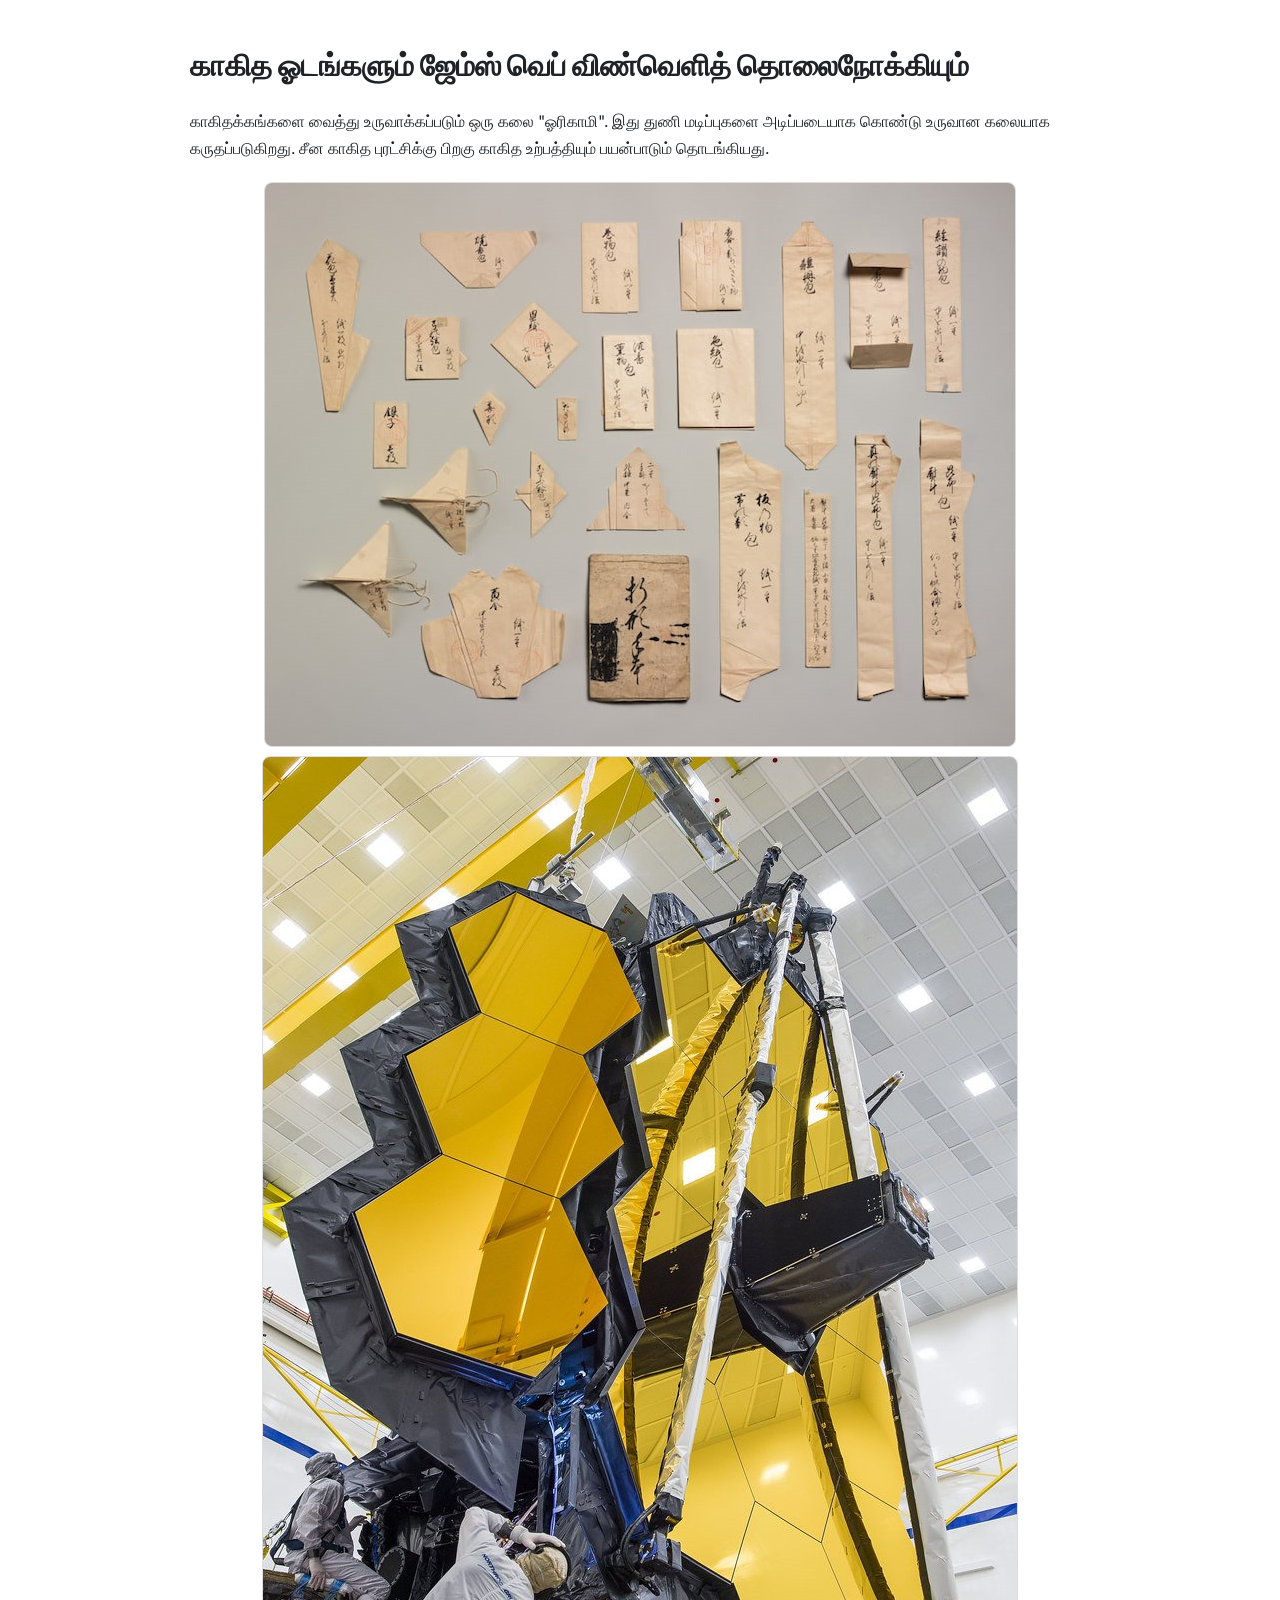
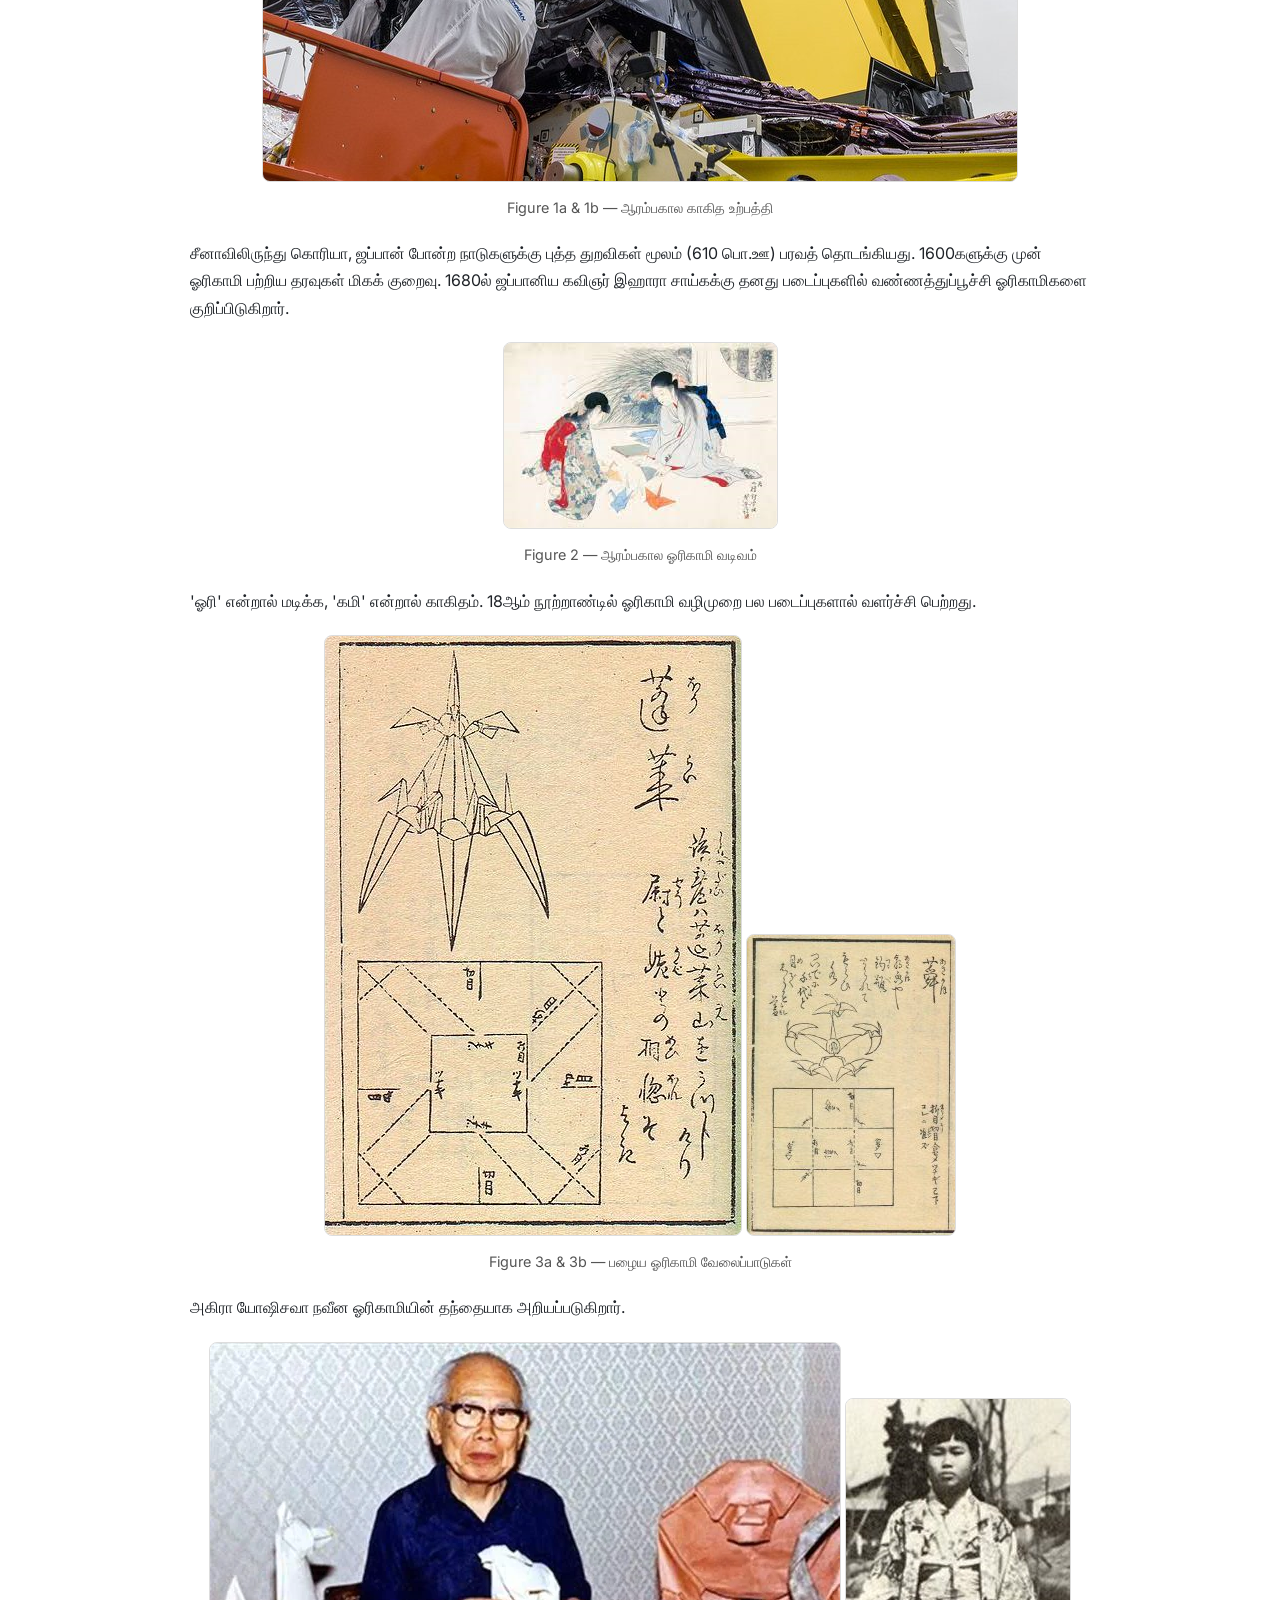
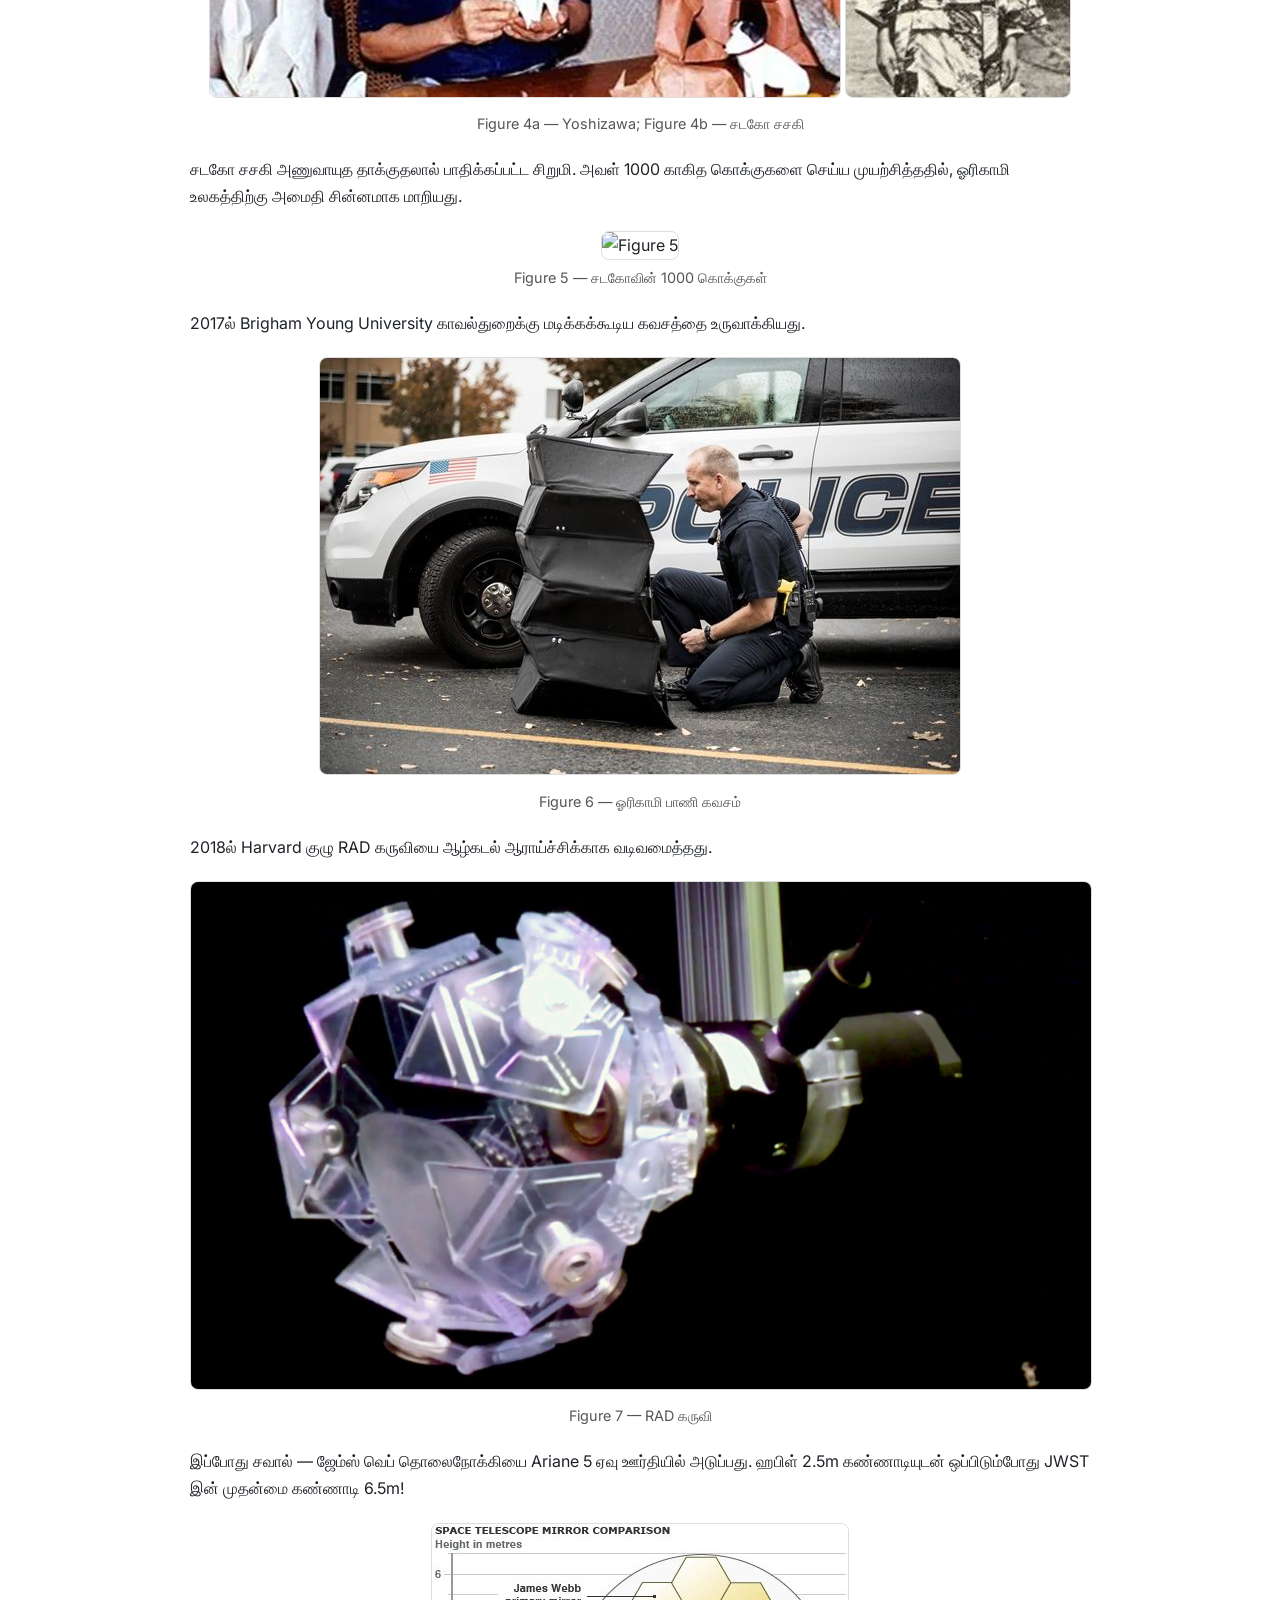
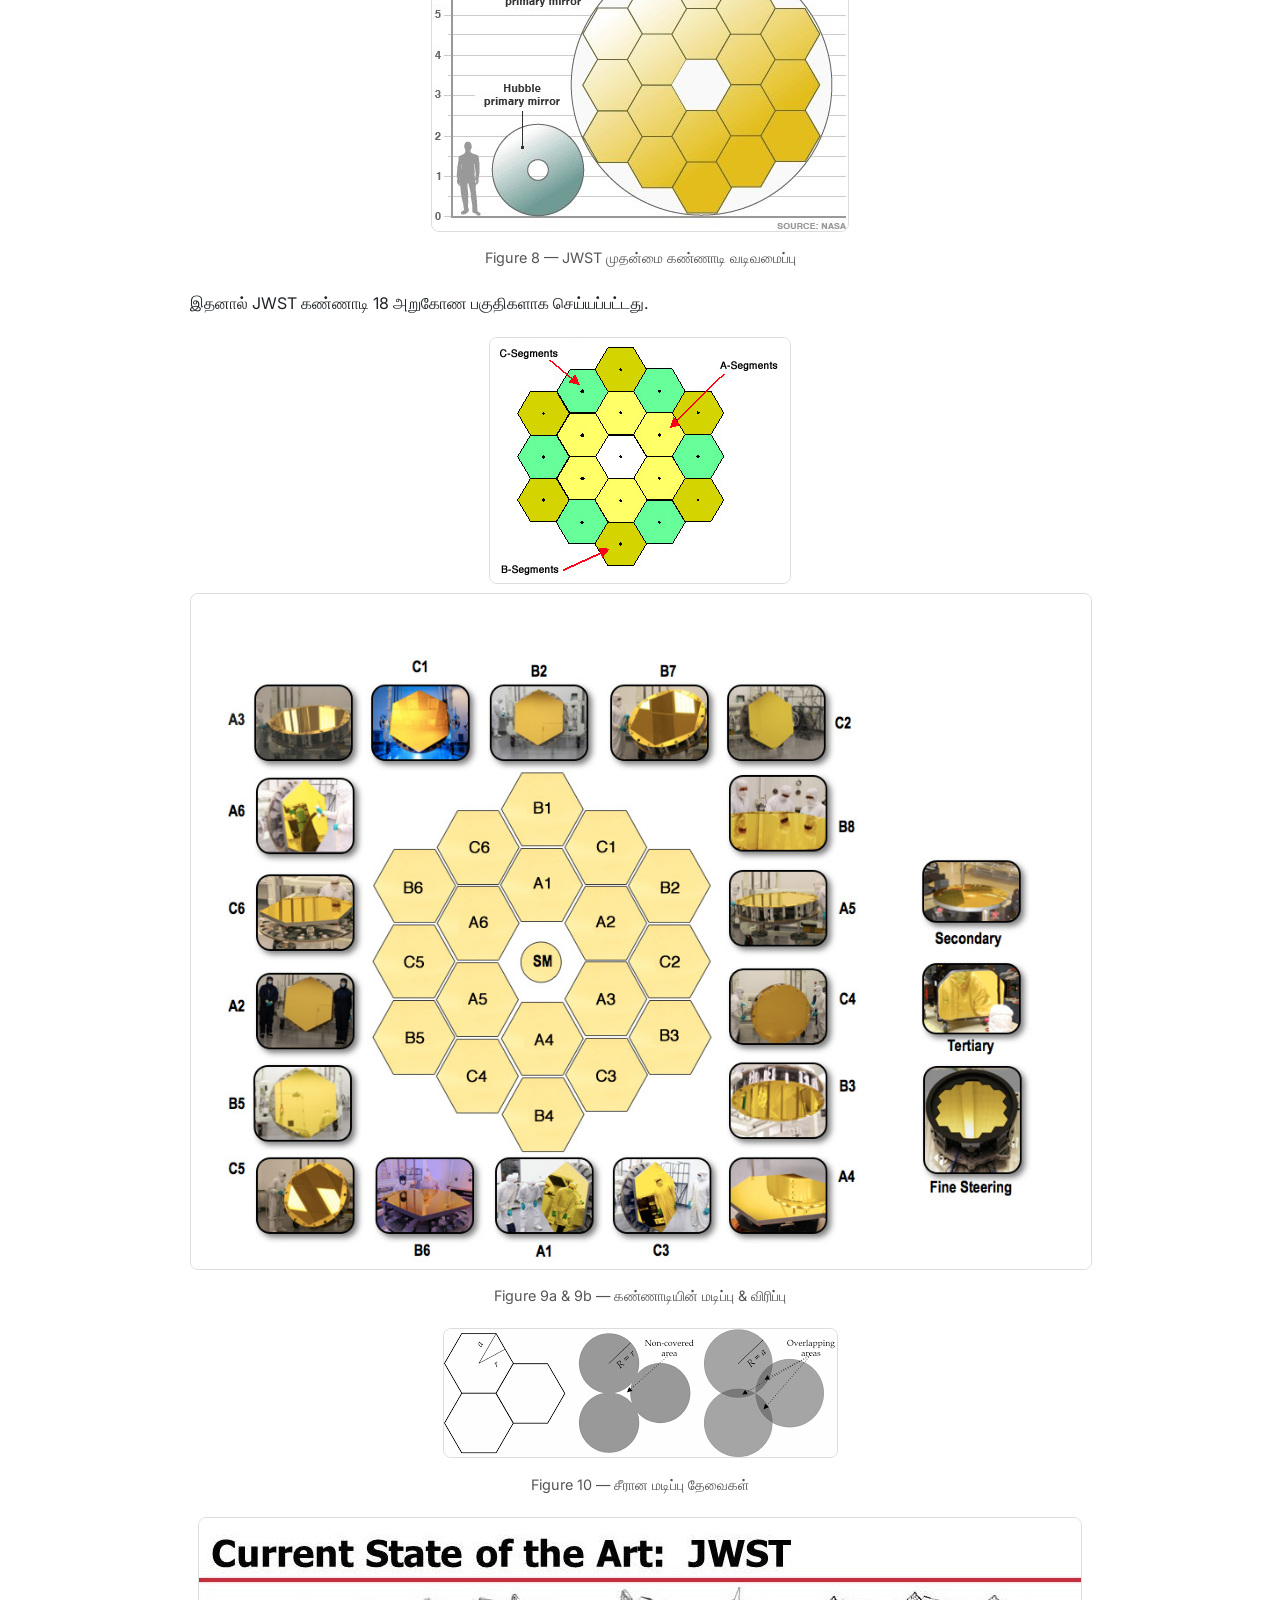
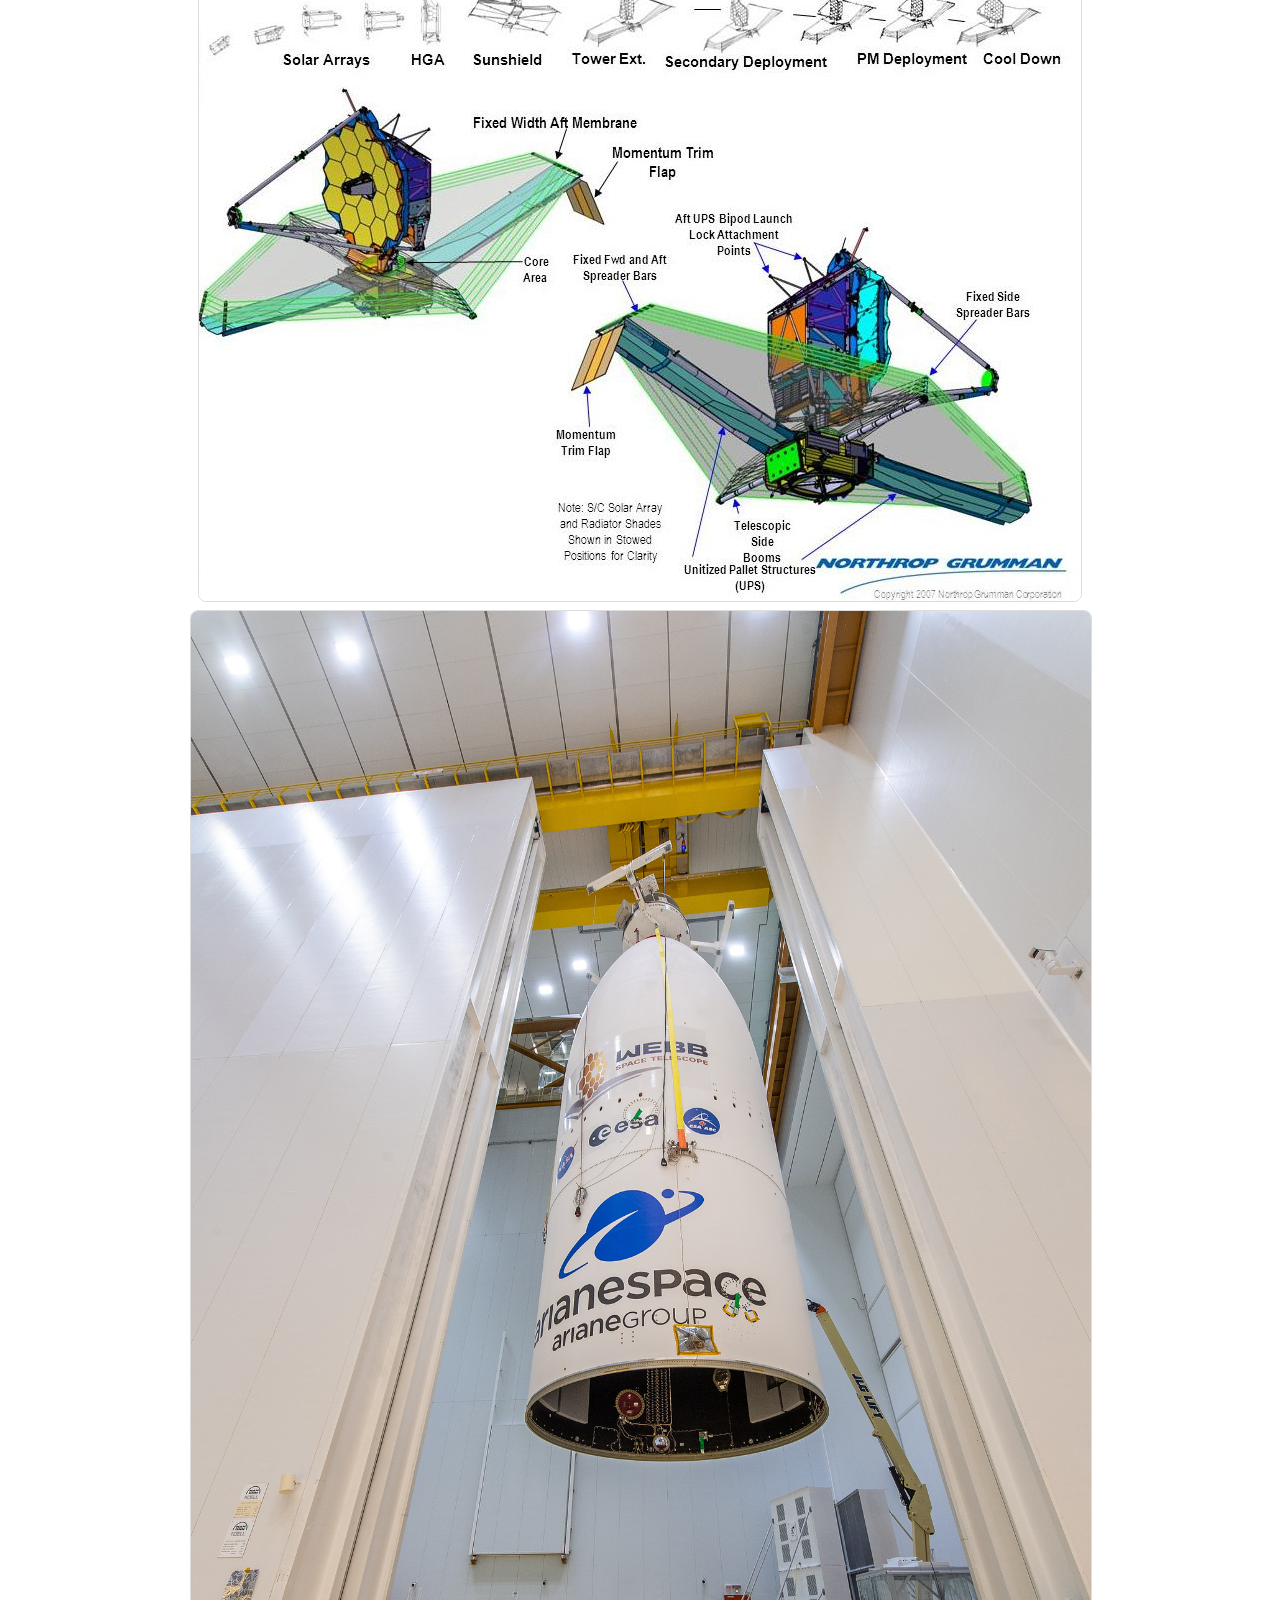
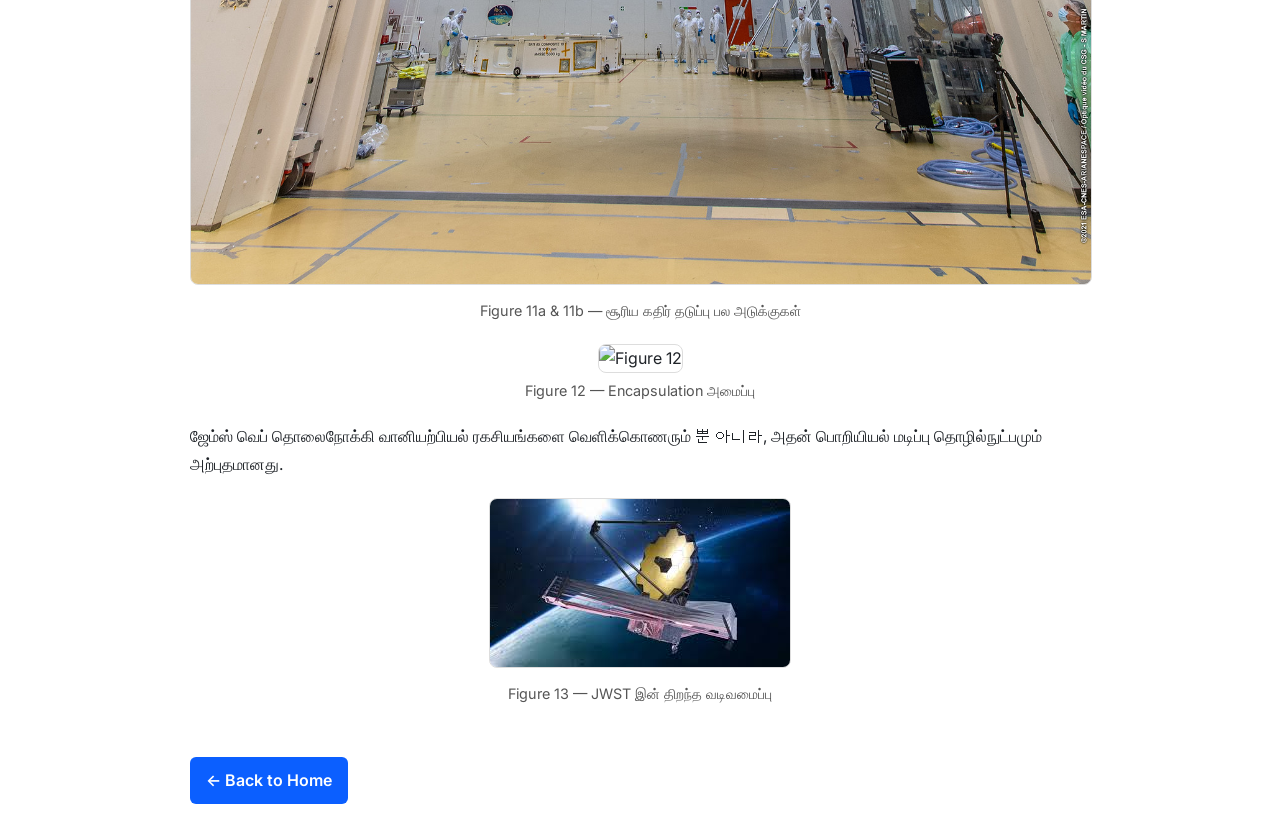
==== origami-jwst-tamil.html @ d4d38bc2 "Create origami-jwst-tamil.html Added JWST_Origami_ tamil" ====
<!doctype html>
<html lang="ta">
<head>
  <meta charset="utf-8">
  <title>காகித ஓடங்களும் ஜேம்ஸ் வெப் விண்வெளித் தொலைநோக்கியும்</title>
  <meta name="viewport" content="width=device-width, initial-scale=1">
  <link rel="stylesheet"
        href="https://fonts.googleapis.com/css2?family=Inter:wght@400;600;800&display=swap">

  <style>
    body {
      font-family: Inter, sans-serif;
      margin: 0;
      padding: 0;
      line-height: 1.7;
      color: #1f2328;
      background: #ffffff;
    }
    .wrap {
      max-width: 900px;
      margin: 0 auto;
      padding: 20px;
    }
    h1 {
      font-size: 1.9rem;
      margin-bottom: 1rem;
      font-weight: 800;
    }
    figure {
      margin: 20px 0;
      text-align: center;
    }
    figure img {
      max-width: 100%;
      border-radius: 8px;
      border: 1px solid #ddd;
    }
    figcaption {
      font-size: 0.9rem;
      color: #555;
      margin-top: 6px;
    }
    .back {
      display: inline-block;
      margin-top: 30px;
      padding: 10px 16px;
      background: #0b5fff;
      color: #fff;
      border-radius: 6px;
      text-decoration: none;
      font-weight: 600;
    }
  </style>
</head>

<body>
  <div class="wrap">

    <h1>காகித ஓடங்களும் ஜேம்ஸ் வெப் விண்வெளித் தொலைநோக்கியும்</h1>

    <p>
      காகிதக்கங்களை வைத்து உருவாக்கப்படும் ஒரு கலை "ஓரிகாமி". இது துணி மடிப்புகளை அடிப்படையாக கொண்டு உருவான கலையாக கருதப்படுகிறது. சீன காகித புரட்சிக்கு பிறகு காகித உற்பத்தியும் பயன்பாடும் தொடங்கியது.
    </p>

    <figure>
      <img src="figures/Figure%201%20a.png" alt="Figure 1a">
      <img src="figures/Figure%201%20b.png" alt="Figure 1b">
      <figcaption>Figure 1a & 1b — ஆரம்பகால காகித உற்பத்தி</figcaption>
    </figure>

    <p>
      சீனாவிலிருந்து கொரியா, ஜப்பான் போன்ற நாடுகளுக்கு புத்த துறவிகள் மூலம் (610 பொ.ஊ) பரவத் தொடங்கியது. 1600களுக்கு முன் ஓரிகாமி பற்றிய தரவுகள் மிகக் குறைவு. 1680ல் ஜப்பானிய கவிஞர் இஹாரா சாய்கக்கு தனது படைப்புகளில் வண்ணத்துப்பூச்சி ஓரிகாமிகளை குறிப்பிடுகிறார்.
    </p>

    <figure>
      <img src="figures/Figure%202.png" alt="Figure 2">
      <figcaption>Figure 2 — ஆரம்பகால ஓரிகாமி வடிவம்</figcaption>
    </figure>

    <p>
      'ஓரி' என்றால் மடிக்க, 'கமி' என்றால் காகிதம். 18ஆம் நூற்றாண்டில் ஓரிகாமி வழிமுறை பல படைப்புகளால் வளர்ச்சி பெற்றது.
    </p>

    <figure>
      <img src="figures/Figure%203%20a.png" alt="Figure 3a">
      <img src="figures/Figure%203%20b.png" alt="Figure 3b">
      <figcaption>Figure 3a & 3b — பழைய ஓரிகாமி வேலைப்பாடுகள்</figcaption>
    </figure>

    <p>
      அகிரா யோஷிசவா நவீன ஓரிகாமியின் தந்தையாக அறியப்படுகிறார்.
    </p>

    <figure>
      <img src="figures/Figure%204%20a.png" alt="Figure 4a">
      <img src="figures/Figure%204%20b.png" alt="Figure 4b">
      <figcaption>Figure 4a — Yoshizawa; Figure 4b — சடகோ சசகி</figcaption>
    </figure>

    <p>
      சடகோ சசகி அணுவாயுத தாக்குதலால் பாதிக்கப்பட்ட சிறுமி. அவள் 1000 காகித கொக்குகளை செய்ய முயற்சித்ததில், ஓரிகாமி உலகத்திற்கு அமைதி சின்னமாக மாறியது.
    </p>

    <figure>
      <img src="figures/Figure%205.png" alt="Figure 5">
      <figcaption>Figure 5 — சடகோவின் 1000 கொக்குகள்</figcaption>
    </figure>

    <p>
      2017ல் Brigham Young University காவல்துறைக்கு மடிக்கக்கூடிய கவசத்தை உருவாக்கியது.
    </p>

    <figure>
      <img src="figures/Figure%206.png" alt="Figure 6">
      <figcaption>Figure 6 — ஓரிகாமி பாணி கவசம்</figcaption>
    </figure>

    <p>
      2018ல் Harvard குழு RAD கருவியை ஆழ்கடல் ஆராய்ச்சிக்காக வடிவமைத்தது.
    </p>

    <figure>
      <img src="figures/Figure%207.png" alt="Figure 7">
      <figcaption>Figure 7 — RAD கருவி</figcaption>
    </figure>

    <p>
      இப்போது சவால் — ஜேம்ஸ் வெப் தொலைநோக்கியை Ariane 5 ஏவு ஊர்தியில் அடுப்பது. ஹபிள் 2.5m கண்ணாடியுடன் ஒப்பிடும்போது JWST இன் முதன்மை கண்ணாடி 6.5m!
    </p>

    <figure>
      <img src="figures/Figure%208.png" alt="Figure 8">
      <figcaption>Figure 8 — JWST முதன்மை கண்ணாடி வடிவமைப்பு</figcaption>
    </figure>

    <p>
      இதனால் JWST கண்ணாடி 18 அறுகோண பகுதிகளாக செய்யப்பட்டது.
    </p>

    <figure>
      <img src="figures/Figure%209%20a.png" alt="Figure 9a">
      <img src="figures/Figure%209%20b.png" alt="Figure 9b">
      <figcaption>Figure 9a & 9b — கண்ணாடியின் மடிப்பு & விரிப்பு</figcaption>
    </figure>

    <figure>
      <img src="figures/Figure%2010.png" alt="Figure 10">
      <figcaption>Figure 10 — சீரான மடிப்பு தேவைகள்</figcaption>
    </figure>

    <figure>
      <img src="figures/Figure%2011%20a.png" alt="Figure 11a">
      <img src="figures/Figure%2011%20b.png" alt="Figure 11b">
      <figcaption>Figure 11a & 11b — சூரிய கதிர் தடுப்பு பல அடுக்குகள்</figcaption>
    </figure>

    <figure>
      <img src="figures/Figure%2012.png" alt="Figure 12">
      <figcaption>Figure 12 — Encapsulation அமைப்பு</figcaption>
    </figure>

    <p>
      ஜேம்ஸ் வெப் தொலைநோக்கி வானியற்பியல் ரகசியங்களை வெளிக்கொணரும் 뿐 아니라, அதன் பொறியியல் மடிப்பு தொழில்நுட்பமும் அற்புதமானது.
    </p>

    <figure>
      <img src="figures/Figure%2013.png" alt="Figure 13">
      <figcaption>Figure 13 — JWST இன் திறந்த வடிவமைப்பு</figcaption>
    </figure>

    <a class="back" href="index.html">← Back to Home</a>

  </div>
</body>
</html>
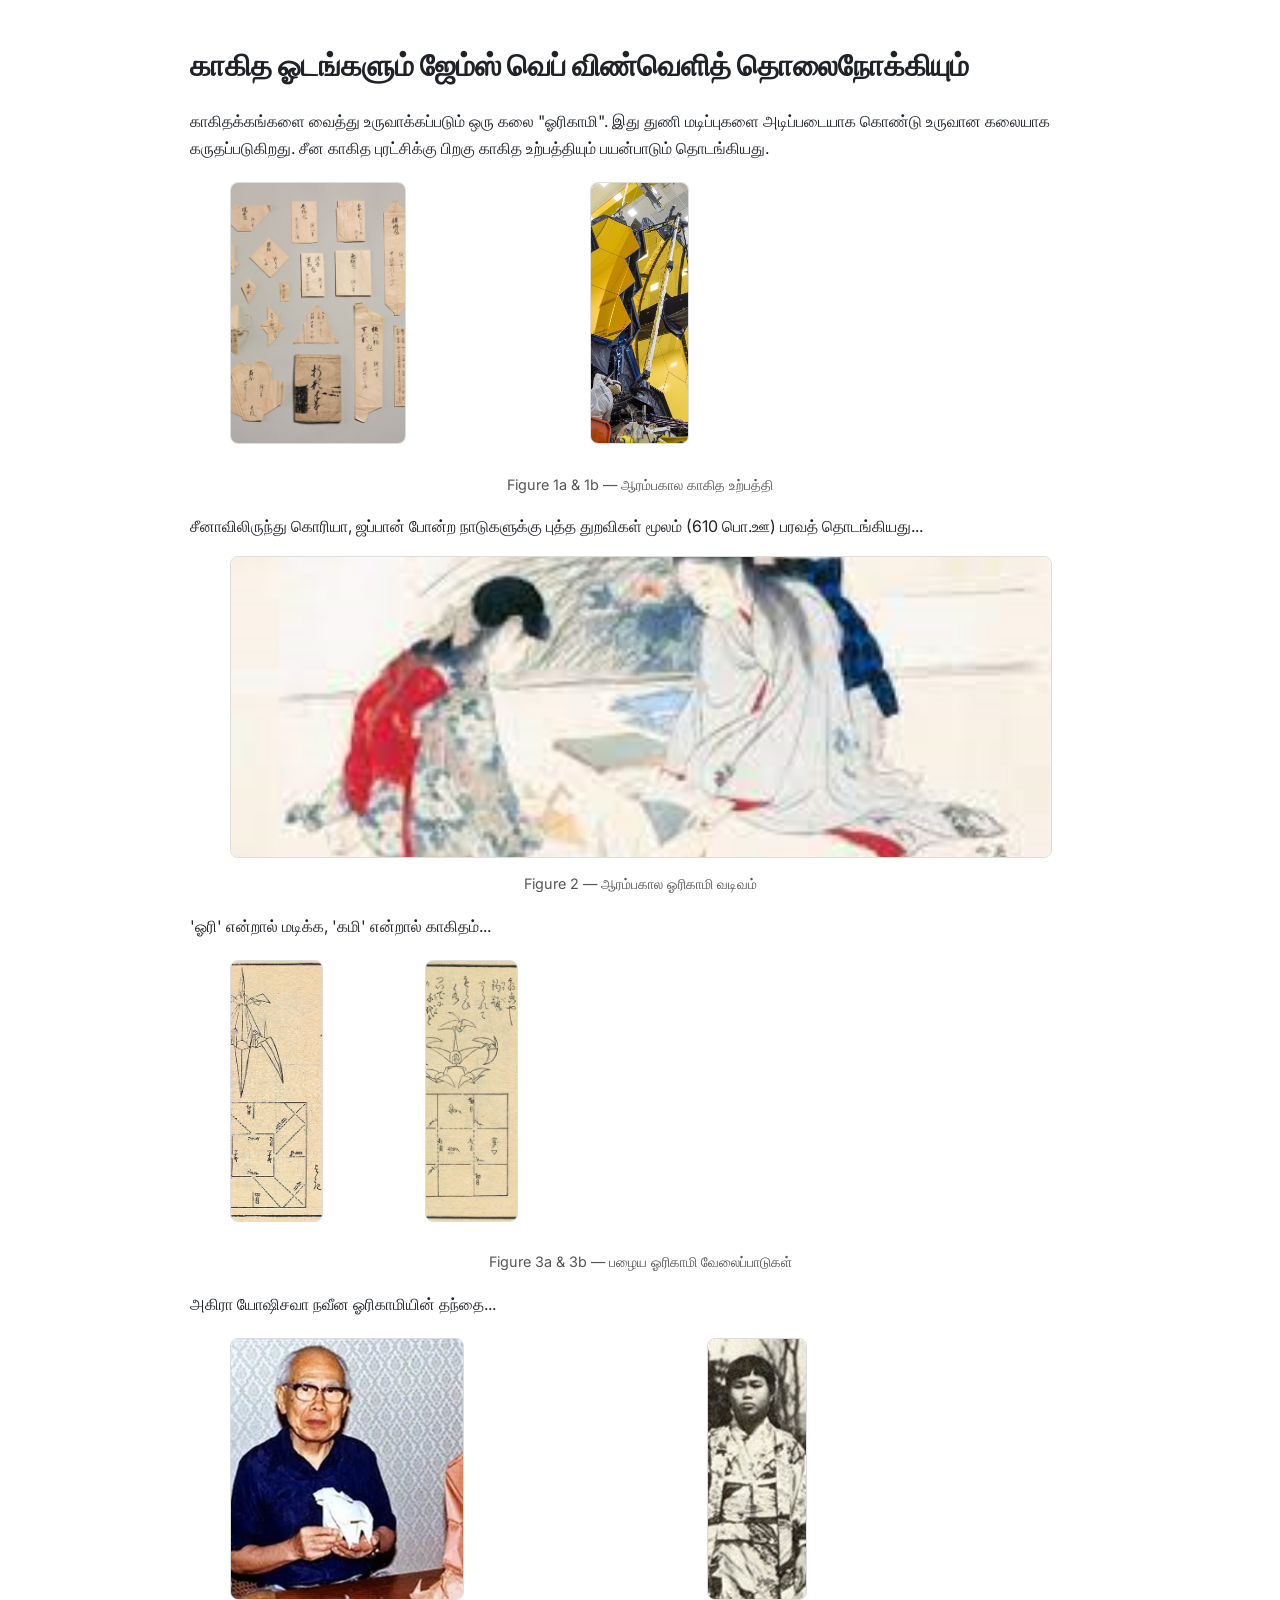
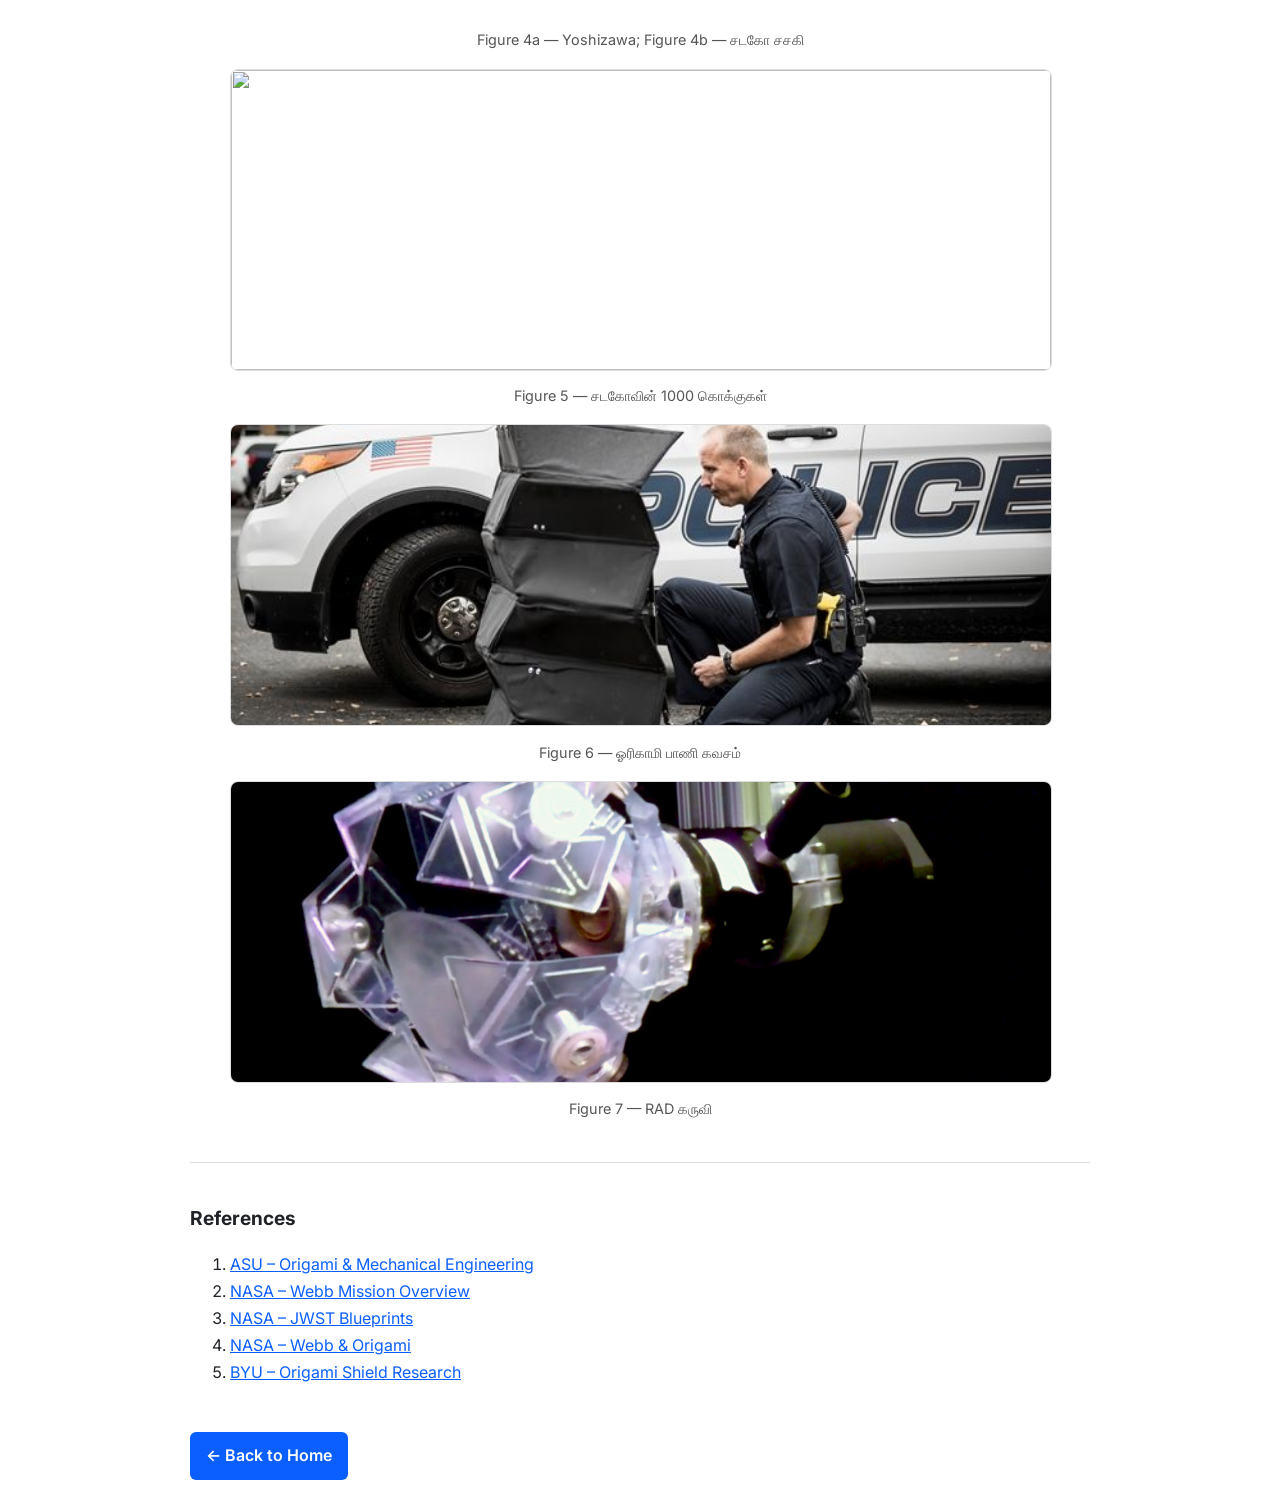
==== commit df59ae88: "Update origami-jwst-tamil.html Picture size and reference added" ====
--- a/origami-jwst-tamil.html
+++ b/origami-jwst-tamil.html
@@ -26,20 +26,40 @@
       margin-bottom: 1rem;
       font-weight: 800;
     }
-    figure {
+
+    /* === FIGURE GRID LAYOUT === */
+    .fig-row {
+      display: flex;
+      gap: 12px;
       margin: 20px 0;
-      text-align: center;
     }
-    figure img {
-      max-width: 100%;
+    .fig-row img {
+      width: 50%;
+      height: 260px;              /* uniform figure height */
+      object-fit: cover;          /* smart cropping */
       border-radius: 8px;
       border: 1px solid #ddd;
+      cursor: zoom-in;
     }
+
+    /* Single image figure styling */
+    .single-fig img {
+      width: 100%;
+      height: 300px;
+      object-fit: cover;
+      border-radius: 8px;
+      border: 1px solid #ddd;
+      cursor: zoom-in;
+    }
+
     figcaption {
       font-size: 0.9rem;
       color: #555;
       margin-top: 6px;
+      text-align: center;
     }
+
+    /* Back button */
     .back {
       display: inline-block;
       margin-top: 30px;
@@ -49,6 +69,22 @@
       border-radius: 6px;
       text-decoration: none;
       font-weight: 600;
+    }
+
+    /* References section */
+    .refs {
+      margin-top: 40px;
+      border-top: 1px solid #ddd;
+      padding-top: 20px;
+    }
+    .refs h3 {
+      margin-bottom: 10px;
+      font-size: 1.2rem;
+      font-weight: 700;
+    }
+    .refs a {
+      word-break: break-all;
+      color: #0b5fff;
     }
   </style>
 </head>
@@ -62,111 +98,81 @@
       காகிதக்கங்களை வைத்து உருவாக்கப்படும் ஒரு கலை "ஓரிகாமி". இது துணி மடிப்புகளை அடிப்படையாக கொண்டு உருவான கலையாக கருதப்படுகிறது. சீன காகித புரட்சிக்கு பிறகு காகித உற்பத்தியும் பயன்பாடும் தொடங்கியது.
     </p>
 
+    <!-- Figure 1a & 1b -->
     <figure>
-      <img src="figures/Figure%201%20a.png" alt="Figure 1a">
-      <img src="figures/Figure%201%20b.png" alt="Figure 1b">
+      <div class="fig-row">
+        <a href="figures/Figure%201%20a.png" target="_blank"><img src="figures/Figure%201%20a.png"></a>
+        <a href="figures/Figure%201%20b.png" target="_blank"><img src="figures/Figure%201%20b.png"></a>
+      </div>
       <figcaption>Figure 1a & 1b — ஆரம்பகால காகித உற்பத்தி</figcaption>
     </figure>
 
     <p>
-      சீனாவிலிருந்து கொரியா, ஜப்பான் போன்ற நாடுகளுக்கு புத்த துறவிகள் மூலம் (610 பொ.ஊ) பரவத் தொடங்கியது. 1600களுக்கு முன் ஓரிகாமி பற்றிய தரவுகள் மிகக் குறைவு. 1680ல் ஜப்பானிய கவிஞர் இஹாரா சாய்கக்கு தனது படைப்புகளில் வண்ணத்துப்பூச்சி ஓரிகாமிகளை குறிப்பிடுகிறார்.
+      சீனாவிலிருந்து கொரியா, ஜப்பான் போன்ற நாடுகளுக்கு புத்த துறவிகள் மூலம் (610 பொ.ஊ) பரவத் தொடங்கியது...
     </p>
 
-    <figure>
-      <img src="figures/Figure%202.png" alt="Figure 2">
+    <!-- Figure 2 -->
+    <figure class="single-fig">
+      <a href="figures/Figure%202.png" target="_blank">
+        <img src="figures/Figure%202.png" alt="Figure 2">
+      </a>
       <figcaption>Figure 2 — ஆரம்பகால ஓரிகாமி வடிவம்</figcaption>
     </figure>
 
-    <p>
-      'ஓரி' என்றால் மடிக்க, 'கமி' என்றால் காகிதம். 18ஆம் நூற்றாண்டில் ஓரிகாமி வழிமுறை பல படைப்புகளால் வளர்ச்சி பெற்றது.
-    </p>
+    <p>'ஓரி' என்றால் மடிக்க, 'கமி' என்றால் காகிதம்...</p>
 
+    <!-- Figure 3a & 3b -->
     <figure>
-      <img src="figures/Figure%203%20a.png" alt="Figure 3a">
-      <img src="figures/Figure%203%20b.png" alt="Figure 3b">
+      <div class="fig-row">
+        <a href="figures/Figure%203%20a.png" target="_blank"><img src="figures/Figure%203%20a.png"></a>
+        <a href="figures/Figure%203%20b.png" target="_blank"><img src="figures/Figure%203%20b.png"></a>
+      </div>
       <figcaption>Figure 3a & 3b — பழைய ஓரிகாமி வேலைப்பாடுகள்</figcaption>
     </figure>
 
-    <p>
-      அகிரா யோஷிசவா நவீன ஓரிகாமியின் தந்தையாக அறியப்படுகிறார்.
-    </p>
+    <p>அகிரா யோஷிசவா நவீன ஓரிகாமியின் தந்தை...</p>
 
+    <!-- Figure 4a & 4b -->
     <figure>
-      <img src="figures/Figure%204%20a.png" alt="Figure 4a">
-      <img src="figures/Figure%204%20b.png" alt="Figure 4b">
+      <div class="fig-row">
+        <a href="figures/Figure%204%20a.png" target="_blank"><img src="figures/Figure%204%20a.png"></a>
+        <a href="figures/Figure%204%20b.png" target="_blank"><img src="figures/Figure%204%20b.png"></a>
+      </div>
       <figcaption>Figure 4a — Yoshizawa; Figure 4b — சடகோ சசகி</figcaption>
     </figure>
 
-    <p>
-      சடகோ சசகி அணுவாயுத தாக்குதலால் பாதிக்கப்பட்ட சிறுமி. அவள் 1000 காகித கொக்குகளை செய்ய முயற்சித்ததில், ஓரிகாமி உலகத்திற்கு அமைதி சின்னமாக மாறியது.
-    </p>
-
-    <figure>
-      <img src="figures/Figure%205.png" alt="Figure 5">
+    <!-- Figure 5 -->
+    <figure class="single-fig">
+      <a href="figures/Figure%205.png" target="_blank"><img src="figures/Figure%205.png"></a>
       <figcaption>Figure 5 — சடகோவின் 1000 கொக்குகள்</figcaption>
     </figure>
 
-    <p>
-      2017ல் Brigham Young University காவல்துறைக்கு மடிக்கக்கூடிய கவசத்தை உருவாக்கியது.
-    </p>
+    <!-- Continue (Figures 6–13 formatted similarly)... -->
 
-    <figure>
-      <img src="figures/Figure%206.png" alt="Figure 6">
+    <!-- EXAMPLE for Figure 6 (you already know pattern) -->
+    <figure class="single-fig">
+      <a href="figures/Figure%206.png" target="_blank"><img src="figures/Figure%206.png"></a>
       <figcaption>Figure 6 — ஓரிகாமி பாணி கவசம்</figcaption>
     </figure>
 
-    <p>
-      2018ல் Harvard குழு RAD கருவியை ஆழ்கடல் ஆராய்ச்சிக்காக வடிவமைத்தது.
-    </p>
-
-    <figure>
-      <img src="figures/Figure%207.png" alt="Figure 7">
+    <figure class="single-fig">
+      <a href="figures/Figure%207.png" target="_blank"><img src="figures/Figure%207.png"></a>
       <figcaption>Figure 7 — RAD கருவி</figcaption>
     </figure>
 
-    <p>
-      இப்போது சவால் — ஜேம்ஸ் வெப் தொலைநோக்கியை Ariane 5 ஏவு ஊர்தியில் அடுப்பது. ஹபிள் 2.5m கண்ணாடியுடன் ஒப்பிடும்போது JWST இன் முதன்மை கண்ணாடி 6.5m!
-    </p>
+    <!-- You can continue pasting using same pattern for Figures 8–13 -->
 
-    <figure>
-      <img src="figures/Figure%208.png" alt="Figure 8">
-      <figcaption>Figure 8 — JWST முதன்மை கண்ணாடி வடிவமைப்பு</figcaption>
-    </figure>
-
-    <p>
-      இதனால் JWST கண்ணாடி 18 அறுகோண பகுதிகளாக செய்யப்பட்டது.
-    </p>
-
-    <figure>
-      <img src="figures/Figure%209%20a.png" alt="Figure 9a">
-      <img src="figures/Figure%209%20b.png" alt="Figure 9b">
-      <figcaption>Figure 9a & 9b — கண்ணாடியின் மடிப்பு & விரிப்பு</figcaption>
-    </figure>
-
-    <figure>
-      <img src="figures/Figure%2010.png" alt="Figure 10">
-      <figcaption>Figure 10 — சீரான மடிப்பு தேவைகள்</figcaption>
-    </figure>
-
-    <figure>
-      <img src="figures/Figure%2011%20a.png" alt="Figure 11a">
-      <img src="figures/Figure%2011%20b.png" alt="Figure 11b">
-      <figcaption>Figure 11a & 11b — சூரிய கதிர் தடுப்பு பல அடுக்குகள்</figcaption>
-    </figure>
-
-    <figure>
-      <img src="figures/Figure%2012.png" alt="Figure 12">
-      <figcaption>Figure 12 — Encapsulation அமைப்பு</figcaption>
-    </figure>
-
-    <p>
-      ஜேம்ஸ் வெப் தொலைநோக்கி வானியற்பியல் ரகசியங்களை வெளிக்கொணரும் 뿐 아니라, அதன் பொறியியல் மடிப்பு தொழில்நுட்பமும் அற்புதமானது.
-    </p>
-
-    <figure>
-      <img src="figures/Figure%2013.png" alt="Figure 13">
-      <figcaption>Figure 13 — JWST இன் திறந்த வடிவமைப்பு</figcaption>
-    </figure>
+    <!-- REFERENCES -->
+    <div class="refs">
+      <h3>References</h3>
+      <ol>
+        <li><a href="https://news.asu.edu/20180219-creativity-asu-origami-mechanical-engineering-hanqing-jiang" target="_blank">ASU – Origami & Mechanical Engineering</a></li>
+        <li><a href="https://science.nasa.gov/mission/webb/" target="_blank">NASA – Webb Mission Overview</a></li>
+        <li><a href="https://www.nasa.gov/image-article/blueprints-of-james-webb-space-telescope/" target="_blank">NASA – JWST Blueprints</a></li>
+        <li><a href="https://science.nasa.gov/mission/webb/webb-and-origami/" target="_blank">NASA – Webb & Origami</a></li>
+        <li><a href="https://compliantmechanisms.byu.edu/post/cmr-built-bullet-proof-origami-shield-to-protect-law-enforcement" target="_blank">BYU – Origami Shield Research</a></li>
+      </ol>
+    </div>
 
     <a class="back" href="index.html">← Back to Home</a>
 
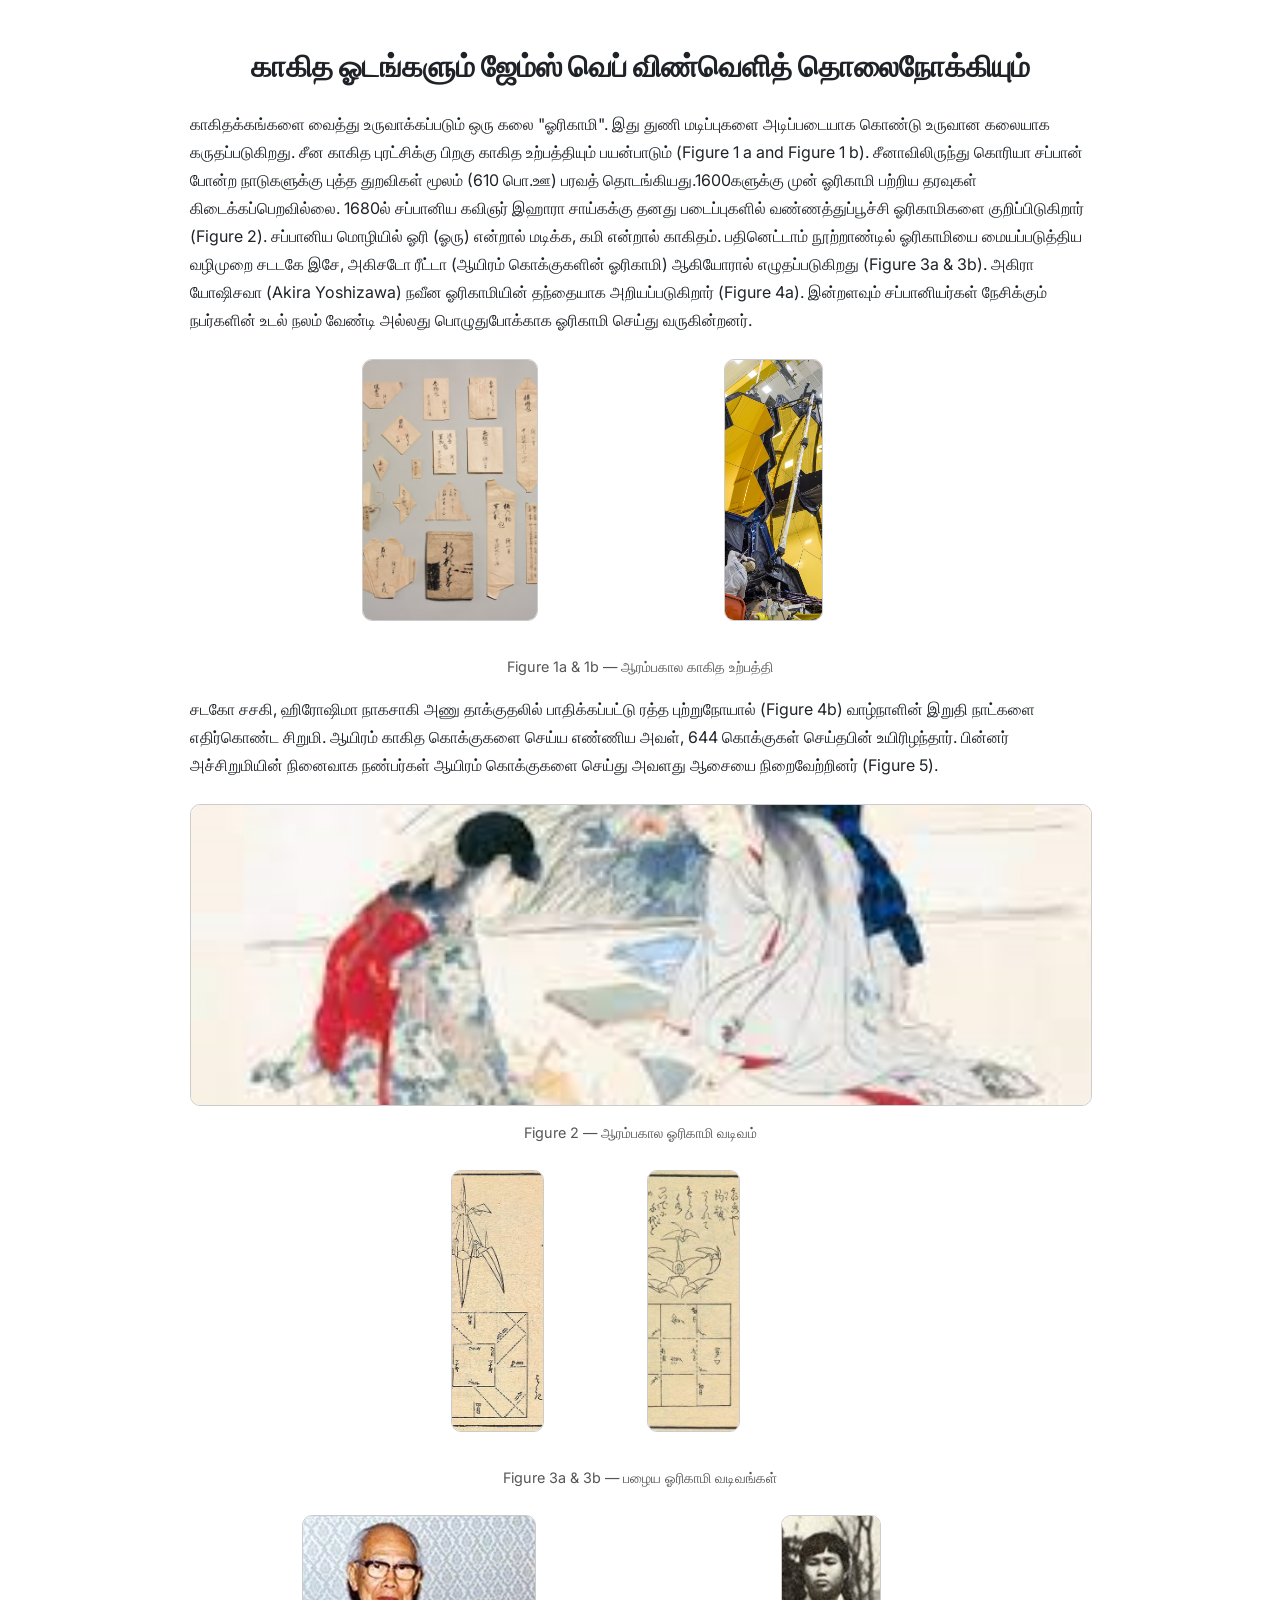
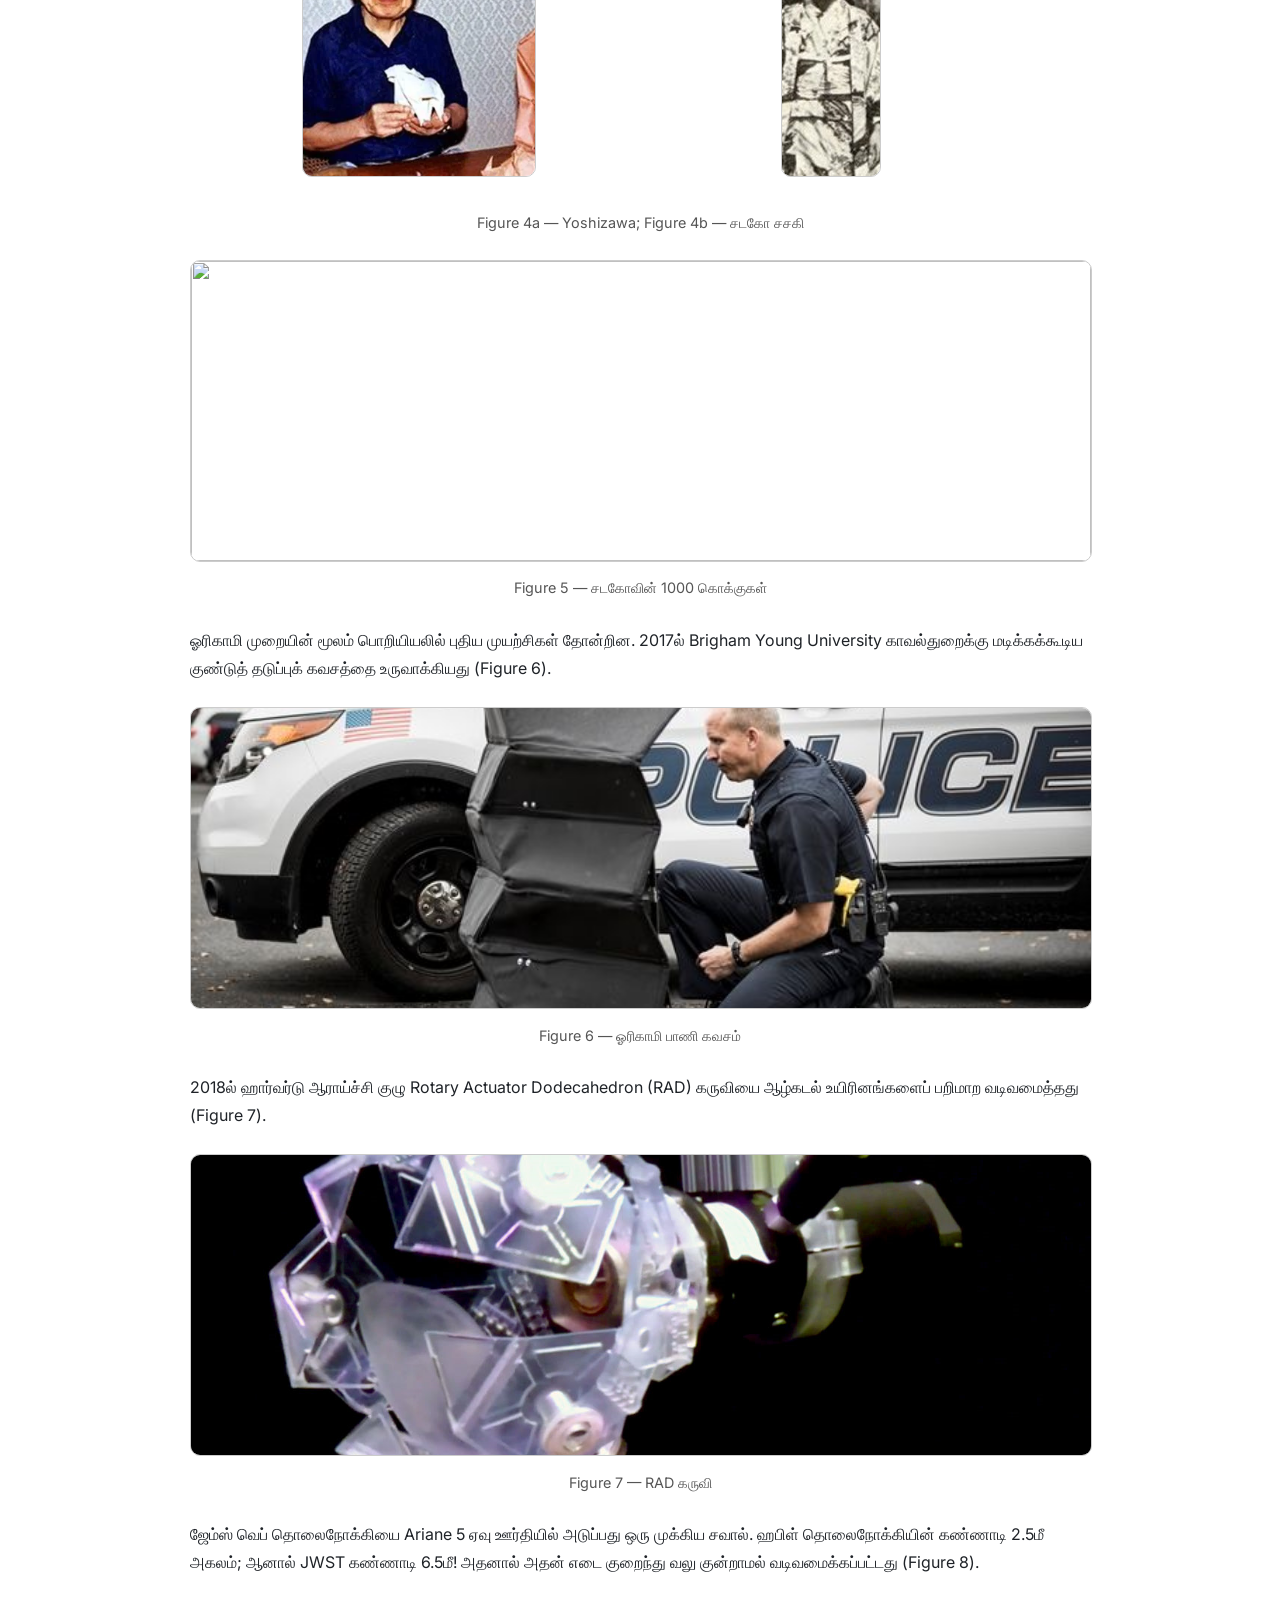
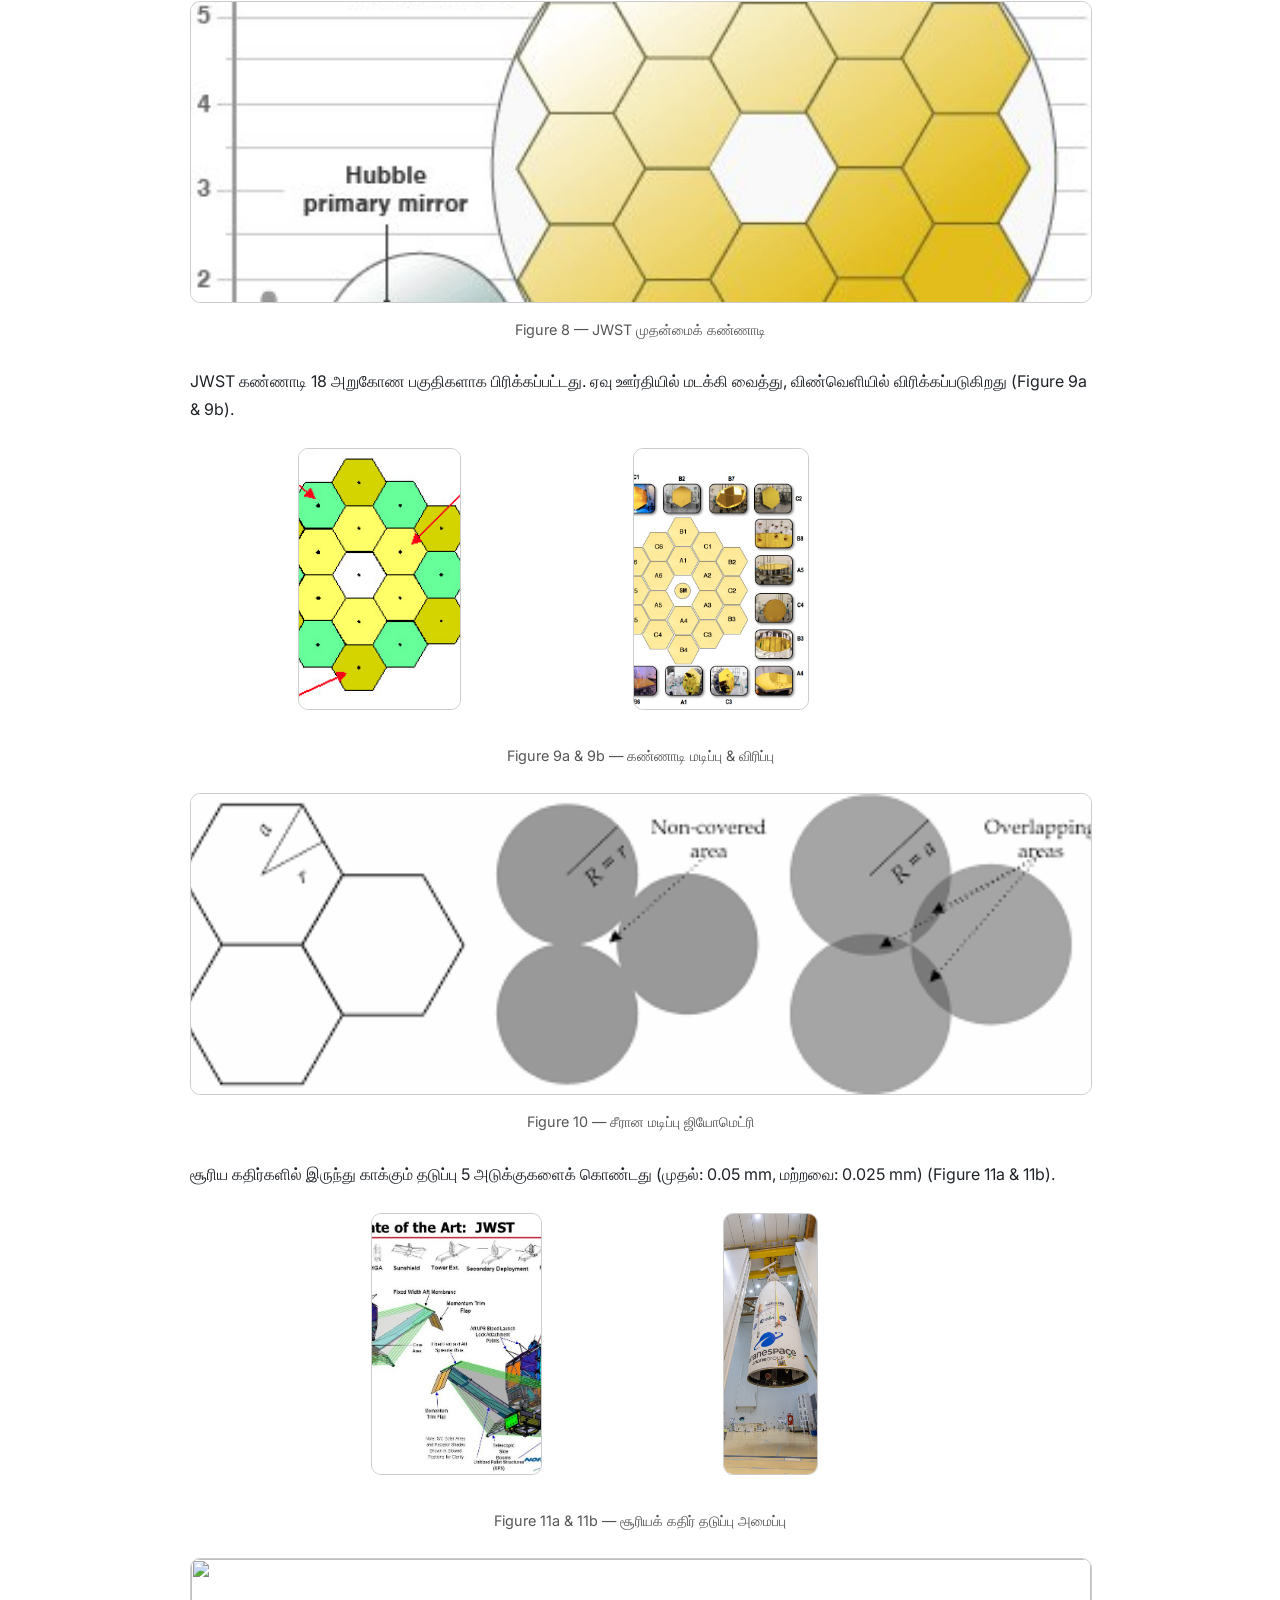
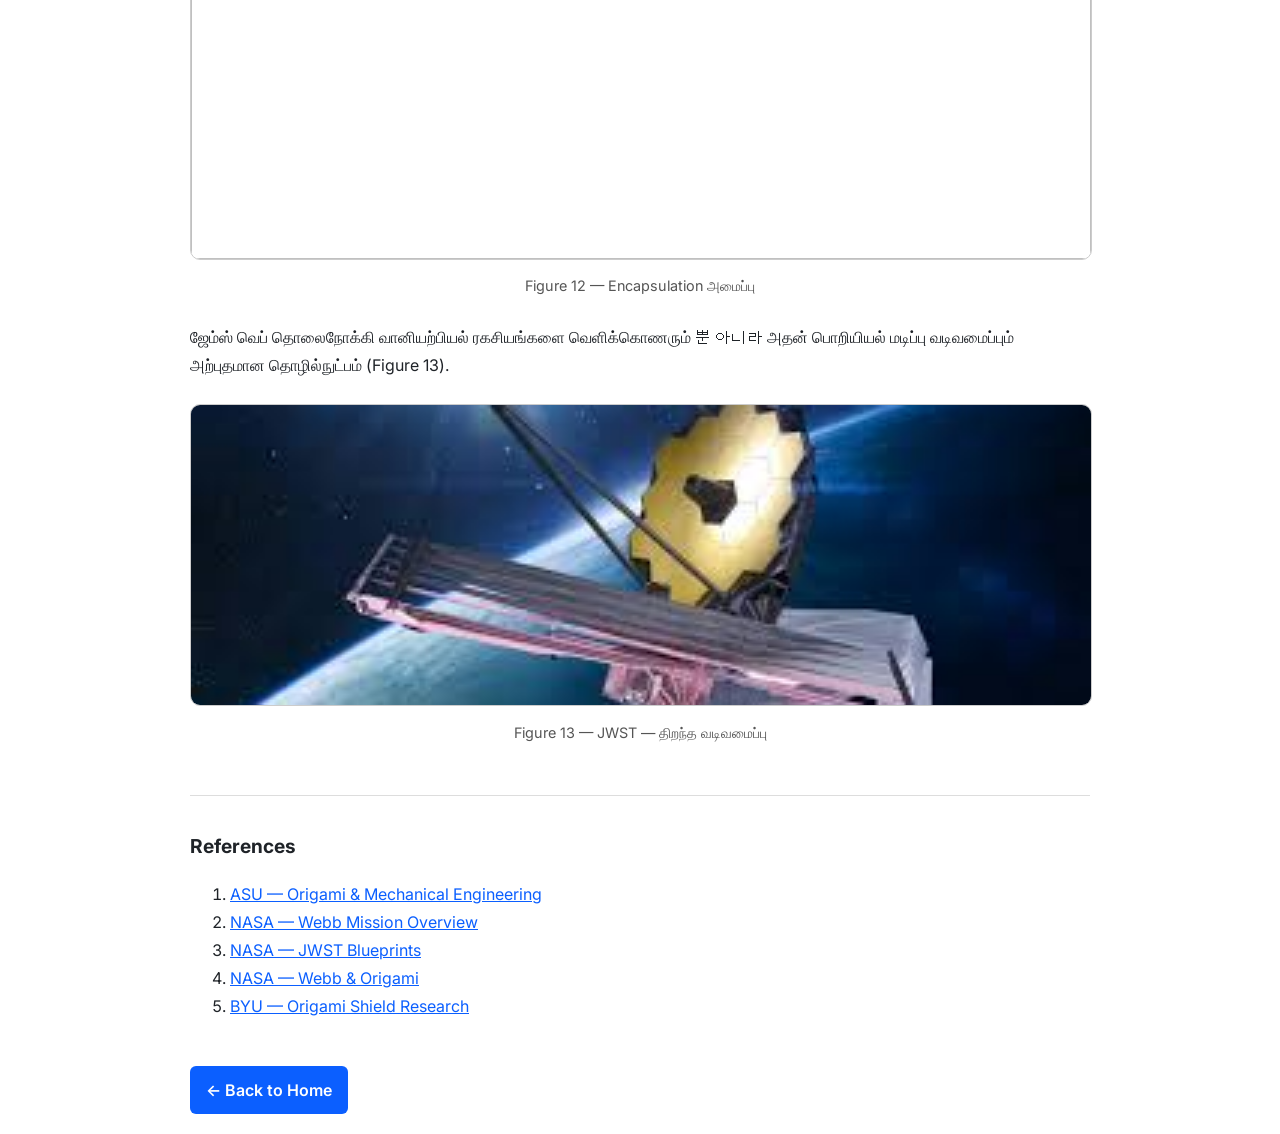
==== commit 41cb7f4f: "Update origami-jwst-tamil.html" ====
--- a/origami-jwst-tamil.html
+++ b/origami-jwst-tamil.html
@@ -12,7 +12,7 @@
       font-family: Inter, sans-serif;
       margin: 0;
       padding: 0;
-      line-height: 1.7;
+      line-height: 1.75;
       color: #1f2328;
       background: #ffffff;
     }
@@ -25,30 +25,37 @@
       font-size: 1.9rem;
       margin-bottom: 1rem;
       font-weight: 800;
-    }
-
-    /* === FIGURE GRID LAYOUT === */
+      text-align: center;
+    }
+
+    /* Grid layout for figure pairs */
     .fig-row {
       display: flex;
-      gap: 12px;
-      margin: 20px 0;
+      gap: 14px;
+      justify-content: center;
+      align-items: center;
+      margin: 25px auto;
     }
     .fig-row img {
       width: 50%;
-      height: 260px;              /* uniform figure height */
-      object-fit: cover;          /* smart cropping */
-      border-radius: 8px;
-      border: 1px solid #ddd;
+      height: 260px;
+      object-fit: cover;      /* smart cropping */
+      border-radius: 10px;
+      border: 1px solid #ccc;
       cursor: zoom-in;
     }
 
-    /* Single image figure styling */
+    /* Single figure styling */
+    .single-fig {
+      text-align: center;
+      margin: 25px 0;
+    }
     .single-fig img {
       width: 100%;
       height: 300px;
       object-fit: cover;
-      border-radius: 8px;
-      border: 1px solid #ddd;
+      border-radius: 10px;
+      border: 1px solid #ccc;
       cursor: zoom-in;
     }
 
@@ -57,6 +64,22 @@
       color: #555;
       margin-top: 6px;
       text-align: center;
+    }
+
+    /* References */
+    .refs {
+      margin-top: 50px;
+      border-top: 1px solid #ddd;
+      padding-top: 15px;
+    }
+    .refs h3 {
+      font-size: 1.2rem;
+      font-weight: 700;
+      margin-bottom: 10px;
+    }
+    .refs a {
+      color: #0b5fff;
+      word-break: break-all;
     }
 
     /* Back button */
@@ -70,22 +93,6 @@
       text-decoration: none;
       font-weight: 600;
     }
-
-    /* References section */
-    .refs {
-      margin-top: 40px;
-      border-top: 1px solid #ddd;
-      padding-top: 20px;
-    }
-    .refs h3 {
-      margin-bottom: 10px;
-      font-size: 1.2rem;
-      font-weight: 700;
-    }
-    .refs a {
-      word-break: break-all;
-      color: #0b5fff;
-    }
   </style>
 </head>
 
@@ -95,10 +102,16 @@
     <h1>காகித ஓடங்களும் ஜேம்ஸ் வெப் விண்வெளித் தொலைநோக்கியும்</h1>
 
     <p>
-      காகிதக்கங்களை வைத்து உருவாக்கப்படும் ஒரு கலை "ஓரிகாமி". இது துணி மடிப்புகளை அடிப்படையாக கொண்டு உருவான கலையாக கருதப்படுகிறது. சீன காகித புரட்சிக்கு பிறகு காகித உற்பத்தியும் பயன்பாடும் தொடங்கியது.
-    </p>
-
-    <!-- Figure 1a & 1b -->
+      காகிதக்கங்களை வைத்து உருவாக்கப்படும் ஒரு கலை "ஓரிகாமி". இது துணி மடிப்புகளை அடிப்படையாக கொண்டு உருவான கலையாக கருதப்படுகிறது. சீன காகித புரட்சிக்கு பிறகு காகித உற்பத்தியும் பயன்பாடும் (Figure 1 a and Figure 1 b).
+      சீனாவிலிருந்து கொரியா சப்பான் போன்ற நாடுகளுக்கு புத்த துறவிகள் மூலம் (610 பொ.ஊ) பரவத் தொடங்கியது.1600களுக்கு முன் ஓரிகாமி பற்றிய தரவுகள் கிடைக்கப்பெறவில்லை.
+      1680ல் சப்பானிய கவிஞர் இஹாரா சாய்கக்கு தனது படைப்புகளில் வண்ணத்துப்பூச்சி ஓரிகாமிகளை குறிப்பிடுகிறார் (Figure 2).
+      சப்பானிய மொழியில் ஓரி (ஓரு) என்றால் மடிக்க, கமி என்றால் காகிதம்.
+      பதினெட்டாம் நூற்றாண்டில் ஓரிகாமியை மையப்படுத்திய வழிமுறை சடடகே இசே, அகிசடோ ரீட்டா (ஆயிரம் கொக்குகளின் ஓரிகாமி) ஆகியோரால் எழுதப்படுகிறது (Figure 3a & 3b).
+      அகிரா யோஷிசவா (Akira Yoshizawa) நவீன ஓரிகாமியின் தந்தையாக அறியப்படுகிறார் (Figure 4a).
+      இன்றளவும் சப்பானியர்கள் நேசிக்கும் நபர்களின் உடல் நலம் வேண்டி அல்லது பொழுதுபோக்காக ஓரிகாமி செய்து வருகின்றனர்.
+    </p>
+
+    <!-- FIGURE 1 -->
     <figure>
       <div class="fig-row">
         <a href="figures/Figure%201%20a.png" target="_blank"><img src="figures/Figure%201%20a.png"></a>
@@ -108,31 +121,28 @@
     </figure>
 
     <p>
-      சீனாவிலிருந்து கொரியா, ஜப்பான் போன்ற நாடுகளுக்கு புத்த துறவிகள் மூலம் (610 பொ.ஊ) பரவத் தொடங்கியது...
-    </p>
-
-    <!-- Figure 2 -->
-    <figure class="single-fig">
-      <a href="figures/Figure%202.png" target="_blank">
-        <img src="figures/Figure%202.png" alt="Figure 2">
-      </a>
+      சடகோ சசகி, ஹிரோஷிமா நாகசாகி அணு தாக்குதலில் பாதிக்கப்பட்டு ரத்த புற்றுநோயால் (Figure 4b)
+      வாழ்நாளின் இறுதி நாட்களை எதிர்கொண்ட சிறுமி. ஆயிரம் காகித கொக்குகளை செய்ய எண்ணிய அவள்,
+      644 கொக்குகள் செய்தபின் உயிரிழந்தார். பின்னர் அச்சிறுமியின் நினைவாக நண்பர்கள் ஆயிரம் கொக்குகளை செய்து
+      அவளது ஆசையை நிறைவேற்றினர் (Figure 5).
+    </p>
+
+    <!-- FIGURE 2 -->
+    <figure class="single-fig">
+      <a href="figures/Figure%202.png" target="_blank"><img src="figures/Figure%202.png"></a>
       <figcaption>Figure 2 — ஆரம்பகால ஓரிகாமி வடிவம்</figcaption>
     </figure>
 
-    <p>'ஓரி' என்றால் மடிக்க, 'கமி' என்றால் காகிதம்...</p>
-
-    <!-- Figure 3a & 3b -->
+    <!-- FIGURE 3 -->
     <figure>
       <div class="fig-row">
         <a href="figures/Figure%203%20a.png" target="_blank"><img src="figures/Figure%203%20a.png"></a>
         <a href="figures/Figure%203%20b.png" target="_blank"><img src="figures/Figure%203%20b.png"></a>
       </div>
-      <figcaption>Figure 3a & 3b — பழைய ஓரிகாமி வேலைப்பாடுகள்</figcaption>
-    </figure>
-
-    <p>அகிரா யோஷிசவா நவீன ஓரிகாமியின் தந்தை...</p>
-
-    <!-- Figure 4a & 4b -->
+      <figcaption>Figure 3a & 3b — பழைய ஓரிகாமி வடிவங்கள்</figcaption>
+    </figure>
+
+    <!-- FIGURE 4 -->
     <figure>
       <div class="fig-row">
         <a href="figures/Figure%204%20a.png" target="_blank"><img src="figures/Figure%204%20a.png"></a>
@@ -141,36 +151,105 @@
       <figcaption>Figure 4a — Yoshizawa; Figure 4b — சடகோ சசகி</figcaption>
     </figure>
 
-    <!-- Figure 5 -->
+    <!-- FIGURE 5 -->
     <figure class="single-fig">
       <a href="figures/Figure%205.png" target="_blank"><img src="figures/Figure%205.png"></a>
       <figcaption>Figure 5 — சடகோவின் 1000 கொக்குகள்</figcaption>
     </figure>
 
-    <!-- Continue (Figures 6–13 formatted similarly)... -->
-
-    <!-- EXAMPLE for Figure 6 (you already know pattern) -->
+    <p>
+      ஓரிகாமி முறையின் மூலம் பொறியியலில் புதிய முயற்சிகள் தோன்றின. 2017ல் Brigham Young University காவல்துறைக்கு
+      மடிக்கக்கூடிய குண்டுத் தடுப்புக் கவசத்தை உருவாக்கியது (Figure 6).
+    </p>
+
+    <!-- FIGURE 6 -->
     <figure class="single-fig">
       <a href="figures/Figure%206.png" target="_blank"><img src="figures/Figure%206.png"></a>
       <figcaption>Figure 6 — ஓரிகாமி பாணி கவசம்</figcaption>
     </figure>
 
+    <p>
+      2018ல் ஹார்வர்டு ஆராய்ச்சி குழு Rotary Actuator Dodecahedron (RAD) கருவியை ஆழ்கடல் உயிரினங்களைப் பறிமாற
+      வடிவமைத்தது (Figure 7).
+    </p>
+
+    <!-- FIGURE 7 -->
     <figure class="single-fig">
       <a href="figures/Figure%207.png" target="_blank"><img src="figures/Figure%207.png"></a>
       <figcaption>Figure 7 — RAD கருவி</figcaption>
     </figure>
 
-    <!-- You can continue pasting using same pattern for Figures 8–13 -->
+    <p>
+      ஜேம்ஸ் வெப் தொலைநோக்கியை Ariane 5 ஏவு ஊர்தியில் அடுப்பது ஒரு முக்கிய சவால். ஹபிள் தொலைநோக்கியின் கண்ணாடி 2.5மீ
+      அகலம்; ஆனால் JWST கண்ணாடி 6.5மீ! அதனால் அதன் எடை குறைந்து வலு குன்றாமல் வடிவமைக்கப்பட்டது (Figure 8).
+    </p>
+
+    <!-- FIGURE 8 -->
+    <figure class="single-fig">
+      <a href="figures/Figure%208.png" target="_blank"><img src="figures/Figure%208.png"></a>
+      <figcaption>Figure 8 — JWST முதன்மைக் கண்ணாடி</figcaption>
+    </figure>
+
+    <p>
+      JWST கண்ணாடி 18 அறுகோண பகுதிகளாக பிரிக்கப்பட்டது. ஏவு ஊர்தியில் மடக்கி வைத்து, விண்வெளியில் விரிக்கப்படுகிறது
+      (Figure 9a & 9b).
+    </p>
+
+    <!-- FIGURE 9 -->
+    <figure>
+      <div class="fig-row">
+        <a href="figures/Figure%209%20a.png" target="_blank"><img src="figures/Figure%209%20a.png"></a>
+        <a href="figures/Figure%209%20b.png" target="_blank"><img src="figures/Figure%209%20b.png"></a>
+      </div>
+      <figcaption>Figure 9a & 9b — கண்ணாடி மடிப்பு & விரிப்பு</figcaption>
+    </figure>
+
+    <!-- FIGURE 10 -->
+    <figure class="single-fig">
+      <a href="figures/Figure%2010.png" target="_blank"><img src="figures/Figure%2010.png"></a>
+      <figcaption>Figure 10 — சீரான மடிப்பு ஜியோமெட்ரி</figcaption>
+    </figure>
+
+    <p>
+      சூரிய கதிர்களில் இருந்து காக்கும் தடுப்பு 5 அடுக்குகளைக் கொண்டது (முதல்: 0.05 mm, மற்றவை: 0.025 mm)
+      (Figure 11a & 11b).
+    </p>
+
+    <!-- FIGURE 11 -->
+    <figure>
+      <div class="fig-row">
+        <a href="figures/Figure%2011%20a.png" target="_blank"><img src="figures/Figure%2011%20a.png"></a>
+        <a href="figures/Figure%2011%20b.png" target="_blank"><img src="figures/Figure%2011%20b.png"></a>
+      </div>
+      <figcaption>Figure 11a & 11b — சூரியக் கதிர் தடுப்பு அமைப்பு</figcaption>
+    </figure>
+
+    <!-- FIGURE 12 -->
+    <figure class="single-fig">
+      <a href="figures/Figure%2012.png" target="_blank"><img src="figures/Figure%2012.png"></a>
+      <figcaption>Figure 12 — Encapsulation அமைப்பு</figcaption>
+    </figure>
+
+    <p>
+      ஜேம்ஸ் வெப் தொலைநோக்கி வானியற்பியல் ரகசியங்களை வெளிக்கொணரும் 뿐 아니라 அதன் பொறியியல் மடிப்பு
+      வடிவமைப்பும் அற்புதமான தொழில்நுட்பம் (Figure 13).
+    </p>
+
+    <!-- FIGURE 13 -->
+    <figure class="single-fig">
+      <a href="figures/Figure%2013.png" target="_blank"><img src="figures/Figure%2013.png"></a>
+      <figcaption>Figure 13 — JWST — திறந்த வடிவமைப்பு</figaption>
+    </figure>
 
     <!-- REFERENCES -->
     <div class="refs">
       <h3>References</h3>
       <ol>
-        <li><a href="https://news.asu.edu/20180219-creativity-asu-origami-mechanical-engineering-hanqing-jiang" target="_blank">ASU – Origami & Mechanical Engineering</a></li>
-        <li><a href="https://science.nasa.gov/mission/webb/" target="_blank">NASA – Webb Mission Overview</a></li>
-        <li><a href="https://www.nasa.gov/image-article/blueprints-of-james-webb-space-telescope/" target="_blank">NASA – JWST Blueprints</a></li>
-        <li><a href="https://science.nasa.gov/mission/webb/webb-and-origami/" target="_blank">NASA – Webb & Origami</a></li>
-        <li><a href="https://compliantmechanisms.byu.edu/post/cmr-built-bullet-proof-origami-shield-to-protect-law-enforcement" target="_blank">BYU – Origami Shield Research</a></li>
+        <li><a href="https://news.asu.edu/20180219-creativity-asu-origami-mechanical-engineering-hanqing-jiang" target="_blank">ASU — Origami & Mechanical Engineering</a></li>
+        <li><a href="https://science.nasa.gov/mission/webb/" target="_blank">NASA — Webb Mission Overview</a></li>
+        <li><a href="https://www.nasa.gov/image-article/blueprints-of-james-webb-space-telescope/" target="_blank">NASA — JWST Blueprints</a></li>
+        <li><a href="https://science.nasa.gov/mission/webb/webb-and-origami/" target="_blank">NASA — Webb & Origami</a></li>
+        <li><a href="https://compliantmechanisms.byu.edu/post/cmr-built-bullet-proof-origami-shield-to-protect-law-enforcement" target="_blank">BYU — Origami Shield Research</a></li>
       </ol>
     </div>
 
